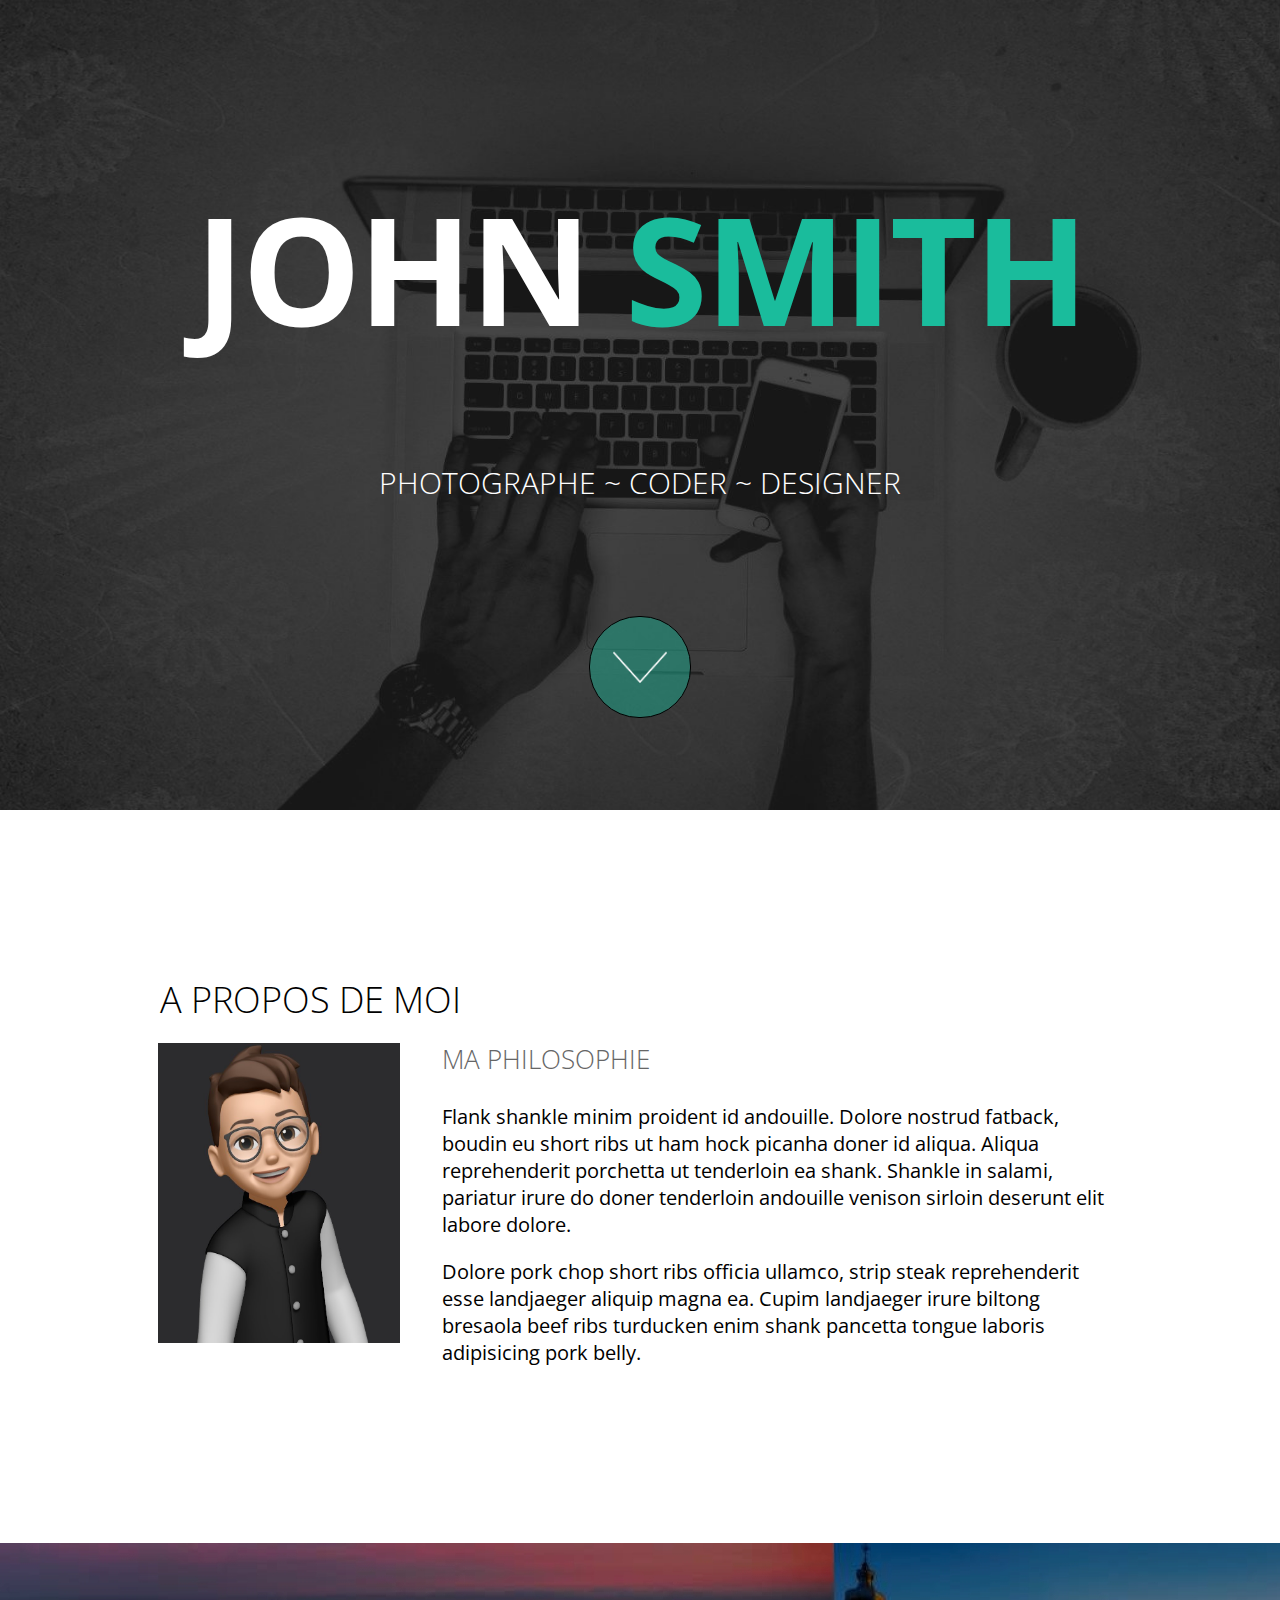
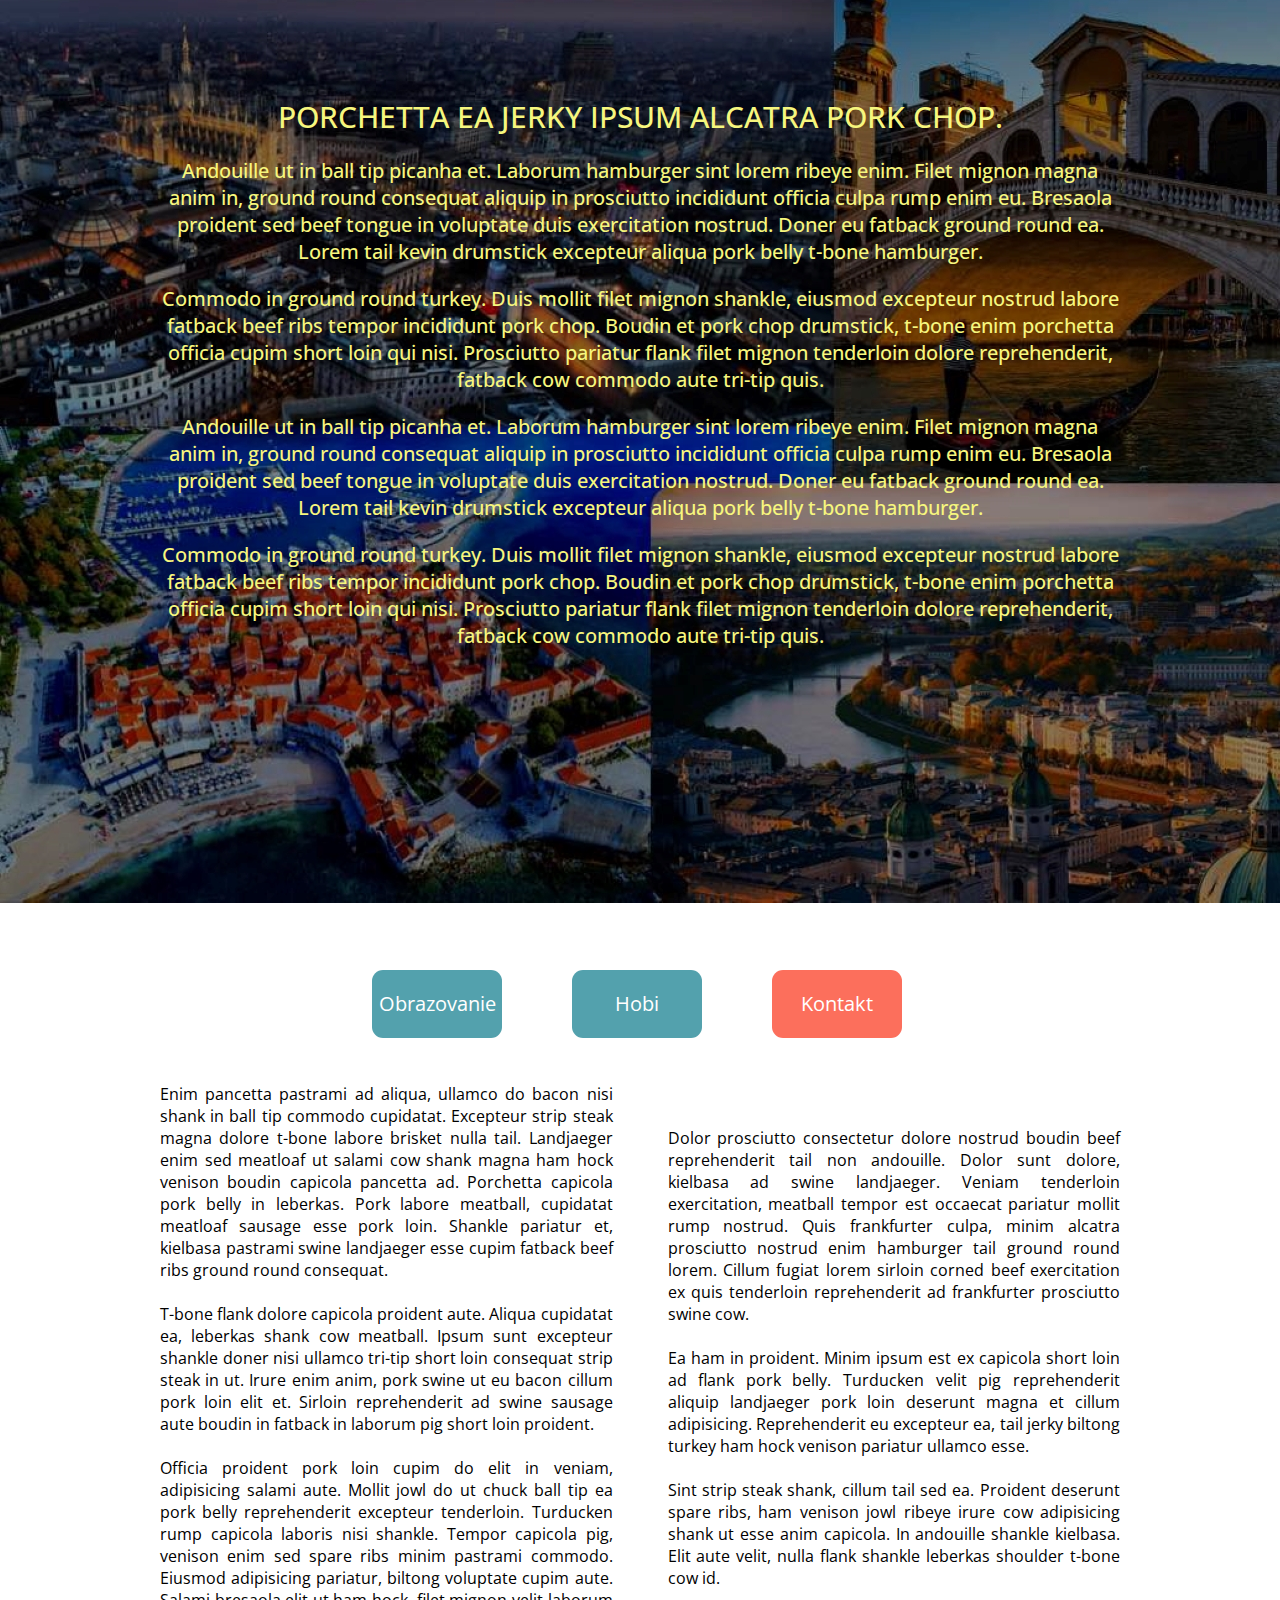
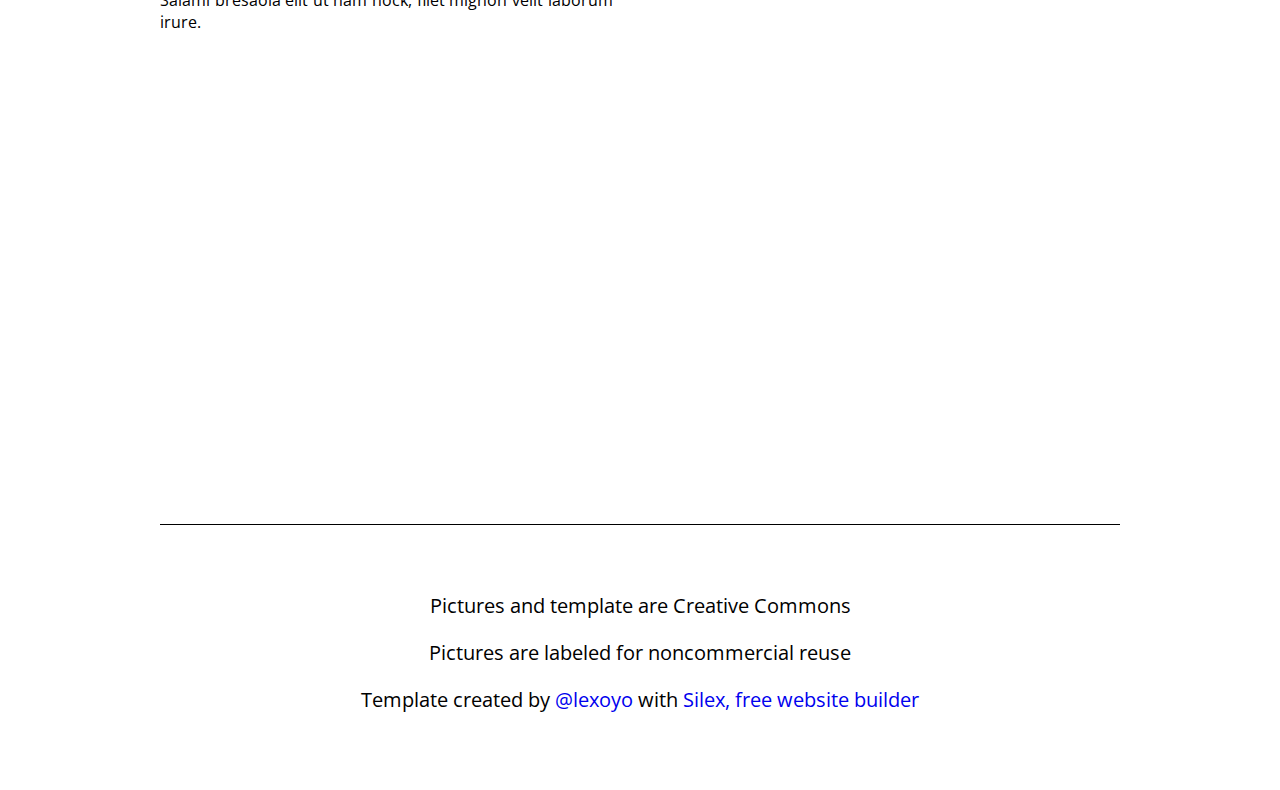
==== code.html @ 7f4739b2 "first commit" ====
<!doctype html><html lang=""><head>
    <meta charset="UTF-8">
    <!-- generator meta tag -->
    <!-- leave this for stats and Silex version check -->
    <meta name="generator" content="Silex v2.2.14">
    <!-- End of generator meta tag -->
    <link href="css/normalize.css" rel="stylesheet">
    <link href="css/front-end.css" rel="stylesheet">
    <script src="js/jquery.js"></script>
    
    
    <script src="js/front-end.js"></script>

    
    <script class="silex-script"></script>
    





















    



    
    <title> - Code</title>





















































    <meta name="viewport" content="width=device-width, initial-scale=1, maximum-scale=2.2" data-silex-viewport="">












    
    
    
    
<link href="https://fonts.googleapis.com/css?family=Open+Sans:700,300" rel="stylesheet" class="silex-custom-font"><script src="js/unslider-min.js"></script><script src="js/unslider-min.js"></script><link rel="stylesheet" href="css/unslider.css"><link rel="stylesheet" href="css/unslider.css"><script src="js/script.js"></script><link href="css/styles.css" rel="stylesheet"><style>body { opacity: 0; transition: .25s opacity ease; }</style></head>

<body class="body-initial enable-mobile all-style prevent-resizable prevent-selectable editable-style silex-runtime silex-published" data-current-page="page-code">
    <section class="container-element editable-style silex-id-1489143154958-1 section-element prevent-resizable">
        <div class="editable-style silex-element-content silex-id-1489143154957-0 container-element hero website-width">
            
            
        <div class="editable-style silex-id-1440793860642-0 text-element top-text text-style-1">
                <div class="silex-element-content normal">
                    <h1>JOHN <b>SMITH</b> </h1>
                    
                        <h2>Photographe ~ Coder ~ Designer </h2>
                    
                </div>
            </div><a class="editable-style silex-id-1440798151836-0 container-element go-down" href="#after-hero">

                <div class="editable-style silex-id-1484954814876-0 image-element"><img src="assets/scroll_arrow.png" class="" alt="scroll arrow down"></div>
            </a></div>
    </section>
    <section class="container-element editable-style silex-id-1489143327627-3 section-element prevent-resizable">
        
    <div class="editable-style silex-element-content silex-id-1489143327626-2 container-element website-width" id="after-hero">

            
            
            
        <div class="editable-style silex-id-1440798996856-3 text-element">
                <div class="silex-element-content normal">
                    <h3>A propos de moi</h3>
                </div>
            </div><div class="editable-style silex-id-1440798669277-2 image-element"><img class="" src="assets/me.jpg" alt="Portrait of me">
            </div><div class="editable-style silex-id-1440799193140-4 text-element content-black">
                <div class="silex-element-content normal">
                    <h3>Ma philosophie<br></h3>
                    <p>Flank shankle minim proident id andouille. Dolore nostrud fatback, boudin eu short ribs ut ham hock picanha doner id aliqua. Aliqua reprehenderit porchetta ut tenderloin ea shank. Shankle in salami, pariatur irure do doner tenderloin
                        andouille venison sirloin deserunt elit labore dolore.
                        <br>
                    </p>
                    <p> Dolore pork chop short ribs officia ullamco, strip steak reprehenderit esse landjaeger aliquip magna ea. Cupim landjaeger irure biltong bresaola beef ribs turducken enim shank pancetta tongue laboris adipisicing pork belly.</p>
                </div>
            </div></div></section>
    <section class="container-element editable-style silex-id-1489143411591-5 section-element prevent-resizable">
        <div class="editable-style silex-element-content website-width silex-id-1489143411591-4 container-element">
            <div class="editable-style silex-id-1440800016088-6 text-element middle-text content-white">
                <div class="silex-element-content normal">
                    <h2>Porchetta ea jerky ipsum alcatra pork chop. <br></h2>
                    <p>Andouille ut in ball tip picanha et. Laborum hamburger sint lorem ribeye enim. Filet mignon magna anim in, ground round consequat aliquip in prosciutto incididunt officia culpa rump enim eu. Bresaola proident sed beef tongue in voluptate
                        duis exercitation nostrud. Doner eu fatback ground round ea. Lorem tail kevin drumstick excepteur aliqua pork belly t-bone hamburger.</p>
                    <p></p>
                    <p>Commodo in ground round turkey. Duis mollit filet mignon shankle, eiusmod excepteur nostrud labore fatback beef ribs tempor incididunt pork chop. Boudin et pork chop drumstick, t-bone enim porchetta officia cupim short loin qui nisi.
                        Prosciutto pariatur flank filet mignon tenderloin dolore reprehenderit, fatback cow commodo aute tri-tip quis.</p>
                    <p>Andouille ut in ball tip picanha et. Laborum hamburger sint lorem ribeye enim. Filet mignon magna anim in, ground round consequat aliquip in prosciutto incididunt officia culpa rump enim eu. Bresaola proident sed beef tongue in voluptate
                        duis exercitation nostrud. Doner eu fatback ground round ea. Lorem tail kevin drumstick excepteur aliqua pork belly t-bone hamburger.
                    </p>
                    <p>Commodo in ground round turkey. Duis mollit filet mignon shankle, eiusmod excepteur nostrud labore fatback beef ribs tempor incididunt pork chop. Boudin et pork chop drumstick, t-bone enim porchetta officia cupim short loin qui nisi.
                        Prosciutto pariatur flank filet mignon tenderloin dolore reprehenderit, fatback cow commodo aute tri-tip quis.</p>
                    <p></p>
                </div>
            </div>
        </div>
    </section>




































    























































    <div class="container-element editable-style silex-id-1489143528708-7 section-element prevent-resizable">
        
    <div class="editable-style silex-element-content silex-id-1489143528708-6 container-element website-width" id="menu">
            
            
            
            

            
            
        <a class="editable-style silex-id-1440800306868-7 text-element button content-white" style="top: 67px; left: 212px; width: 130px; min-height: 68px;" href="index.html#menu">
                <div class="silex-element-content normal"><p>Obrazovanie
                </p></div>
            </a><a class="editable-style text-element button silex-id-1440800468283-8 content-white" style="top: 67px; left: 412px; width: 130px; min-height: 68px;" href="photo.html#menu">
                <div class="silex-element-content normal"><p>Hobi
                </p></div>
            </a><a class="editable-style text-element button silex-id-1440800509589-9 content-white page-link-active" style="top: 67px; left: 612px; width: 130px; min-height: 68px;" href="code.html#menu">
                <div class="silex-element-content normal"><p>Kontakt
                </p></div>
            </a><div class="editable-style text-element col silex-id-1440801309675-13 content-columns page-code paged-element paged-element-visible">
                <div class="silex-element-content normal">Enim pancetta pastrami ad aliqua, ullamco do bacon nisi shank in ball tip commodo cupidatat. Excepteur strip steak magna dolore t-bone labore brisket nulla tail. Landjaeger enim sed meatloaf ut salami cow shank magna ham hock venison boudin
                    capicola pancetta ad. Porchetta capicola pork belly in leberkas. Pork labore meatball, cupidatat meatloaf sausage esse pork loin. Shankle pariatur et, kielbasa pastrami swine landjaeger esse cupim fatback beef ribs ground round consequat.
                    <br>
                    <br>T-bone flank dolore capicola proident aute. Aliqua cupidatat ea, leberkas shank cow meatball. Ipsum sunt excepteur shankle doner nisi ullamco tri-tip short loin consequat strip steak in ut. Irure enim anim, pork swine ut eu bacon
                    cillum pork loin elit et. Sirloin reprehenderit ad swine sausage aute boudin in fatback in laborum pig short loin proident.
                    <br>
                    <br>Officia proident pork loin cupim do elit in veniam, adipisicing salami aute. Mollit jowl do ut chuck ball tip ea pork belly reprehenderit excepteur tenderloin. Turducken rump capicola laboris nisi shankle. Tempor capicola pig,
                    venison enim sed spare ribs minim pastrami commodo. Eiusmod adipisicing pariatur, biltong voluptate cupim aute. Salami bresaola elit ut ham hock, filet mignon velit laborum irure.
                    <br>
                    <br>
                    <br>
                    <br>Dolor prosciutto consectetur dolore nostrud boudin beef reprehenderit tail non andouille. Dolor sunt dolore, kielbasa ad swine landjaeger. Veniam tenderloin exercitation, meatball tempor est occaecat pariatur mollit rump nostrud.
                    Quis frankfurter culpa, minim alcatra prosciutto nostrud enim hamburger tail ground round lorem. Cillum fugiat lorem sirloin corned beef exercitation ex quis tenderloin reprehenderit ad frankfurter prosciutto swine cow.
                    <br>
                    <br>Ea ham in proident. Minim ipsum est ex capicola short loin ad flank pork belly. Turducken velit pig reprehenderit aliquip landjaeger pork loin deserunt magna et cillum adipisicing. Reprehenderit eu excepteur ea, tail jerky biltong
                    turkey ham hock venison pariatur ullamco esse.
                    <br>
                    <br>Sint strip steak shank, cillum tail sed ea. Proident deserunt spare ribs, ham venison jowl ribeye irure cow adipisicing shank ut esse anim capicola. In andouille shankle kielbasa. Elit aute velit, nulla flank shankle leberkas shoulder
                    t-bone cow id.
                    <br>
                    <br>
                    <br>
                </div>
            </div></div></div>
    <footer class="container-element editable-style silex-id-1489143627408-9 section-element prevent-resizable">
        <div class="editable-style silex-element-content website-width silex-id-1489143627407-8 container-element">
            <div class="editable-style silex-id-1440801730160-14 text-element footer">
                <div class="silex-element-content normal"><p><br></p><p>Pictures and template are Creative Commons
                        </p><p>Pictures are labeled for noncommercial reuse
                        </p><p>Template created by <a href="//lexoyo.me/">@lexoyo</a> with <a href="//www.silex.me/">Silex, free website builder</a></p>
                    
                </div>
            </div>
        </div>
    </footer>












</body></html>
---- css/front-end.css ----
/**
 * This file holds the styles of websites while editing
 */

body {
  min-height: 100vh;
  min-width: 98vw; /* remove approx size of vertical scroll bar */
}

/* prevent-auto-z-index is to let the components handle their z-index */
.section-element > .silex-element-content > *:not(.prevent-auto-z-index):not(.fixed) {
  /* put the elements of a section on top of sections bellow */
  z-index: 10;
}
/* workaround a bug of the 2.11 version (front end) */
/* sections used to hava margin-top: -1; which can not be edited in the UI */
.editable-style.section-element {
  margin-top: 0;
}
/****************************************************/
.website-width {
  width: 960px;
}
.paged-element-hidden {
  display: none !important;
}
/* resize */
.editable-style.image-element img {
  border-radius: inherit; /* this is to follow the element's radius */
	width: 100%;
	height: 100%;
}
/*
 .image-element > .silex-element-content {
	overflow: hidden;
}
*/
.html-element .silex-element-content {
  /* enable HTML content to have style="min-height: inherit;" */
  /* removed because it makes components buggy, add it to silex if you need to
  position: absolute;
  min-height: inherit;
  width: 100%; /* needed by slideshow components and probably others */
  /*
  height: 100%; /* needed by slideshow kreview and probably others */
}
/* wysihtml text editor styles */
.wysiwyg-float-left {
  float: left;
  margin: 0 8px 8px 0;
}
.wysiwyg-float-right {
  float: right;
  margin: 0 0 8px 8px;
}
/* Remove dots surrounding links in Firefox
    because of normalize.css */
a:focus{ outline: none;}

body .editable-style[data-silex-href] {
  cursor: pointer;
}
body.enable-mobile .editable-style.hide-on-desktop {
  display: none;
}
/* only outside the editor */
/* needs to be more qualified than body.enable-mobile .editable-style:not(.prevent-mobile-style) */
body.silex-runtime.body-initial .fixed {
  position: absolute;
  z-index: 20;
}
/* Mobile styles */
@media (max-width:480px) {
  /* needs to be more qualified than body.enable-mobile .editable-style:not(.prevent-mobile-style) */
  body.silex-runtime.body-initial .fixed {
    /* on mobile (chrome, this is needed to be on top of other content) */
    position: relative;
  }

  /* hide horizontal scroll bar which appears because of residual values in css
  html {
    overflow-x: hidden;
  }
  */
  body {
    position: initial; /* used to be absolute but now only in editor (editable.css), when position is absolute the body has the size of its content */
  }
  /* mobile mode */
  body.enable-mobile .editable-style:not(.prevent-mobile-style),
  body.enable-mobile .background.background-initial {
    position: static;
    top: auto;
    left: auto;
    max-width: 100%;
    min-width: auto; /* this is to remove sections min-width, since section min-width is set to the witdh of its content in Element::setStyle() */
    margin-left: auto;
    margin-right: auto;
  }
  body.enable-mobile .editable-style.section-element {
    padding: 0;
  }
  body.enable-mobile.silex-resizing .editable-style:not(.prevent-mobile-style) {
    max-width: unset; /* while dragging let the user size the elements freely */
  }
  body.enable-mobile .image-element.editable-style:not(.prevent-mobile-style) {
    position: relative;
  }
  body.enable-mobile .editable-style.section-element {
    max-width: 100%; /* section bg should be 100% width because user do not need to grab the side and resize */
    padding: 0;
    margin: 0;
  }
  body.enable-mobile .container-element:not(.paged-element-hidden) {
    display: flex;
    align-items: center;
    justify-content: space-around;
    flex-wrap: wrap;
  }
  /* but still hide paged elements or desktop only elements */
  body.enable-mobile .editable-style.hide-on-mobile {
    display: none;
  }
  body.enable-mobile .editable-style.hide-on-desktop:not(.paged-element-hidden) {
    display: initial;
  }
  body.silex-runtime.enable-mobile .background.background-initial {
    max-width: 100%;
  }
}

/* only outside the editor */
/* needs to be more qualified than body.enable-mobile .editable-style:not(.prevent-mobile-style) */
body.silex-runtime.body-initial .fixed {
  position: absolute;
  z-index: 20;
}
/* Mobile styles */
@media (max-width:480px) {
  /* needs to be more qualified than body.enable-mobile .editable-style:not(.prevent-mobile-style) */
  body.silex-runtime.body-initial .fixed {
    /* on mobile (chrome, this is needed to be on top of other content) */
    position: relative;
  }
}


/**
 * prodotype components
 */
.silex-element-content-full-height .silex-element-content {
  height: 100%;
}
silex-template,
.prodotype-preview {
  display: none;
}
.prodotype-runtime,
.prodotype-runtime-strict {
  display: none;
}
.prodotype-published {
  display: none;
}
body.silex-editor .prodotype-preview {
  display: block;
}
body.silex-runtime .prodotype-runtime,
body.silex-runtime .prodotype-runtime-strict {
  display: block;
}
body.silex-published .prodotype-published {
  display: block;
}
body.silex-publish .prodotype-runtime-strict {
  display: none;
}
.prodotype-force-size {
  position: absolute;
  width: 100%;
  height: 100%;
}
.silex-component-button button {
  width: 100%;
}
/* full-width component*/
div.editable-style.full-width-section {
  min-height: 100px;
}

div.editable-style.full-width-section>.editable-style {
  position: static;
  min-width: 100%;
}

div.editable-style.full-width-section>.editable-style.silex-element-content {
  display: none;
}
---- css/unslider.css ----
.unslider{overflow:auto;margin:0;padding:0}.unslider-wrap{position:relative}.unslider-wrap.unslider-carousel li{float:left}.unslider-vertical>ul{height:100%}.unslider-vertical li{float:none;width:100%}.unslider-fade{position:relative}.unslider-fade .unslider-wrap li{position:absolute;left:0;top:0;right:0;z-index:8}.unslider-fade .unslider-wrap li.unslider-active{z-index:10}.unslider li,.unslider ol,.unslider ul{list-style:none;margin:0;padding:0;border:none}.unslider-arrow{position:absolute;left:20px;z-index:2;cursor:pointer}.unslider-arrow.next{left:auto;right:20px}
---- css/unslider.css ----
.unslider{overflow:auto;margin:0;padding:0}.unslider-wrap{position:relative}.unslider-wrap.unslider-carousel li{float:left}.unslider-vertical>ul{height:100%}.unslider-vertical li{float:none;width:100%}.unslider-fade{position:relative}.unslider-fade .unslider-wrap li{position:absolute;left:0;top:0;right:0;z-index:8}.unslider-fade .unslider-wrap li.unslider-active{z-index:10}.unslider li,.unslider ol,.unslider ul{list-style:none;margin:0;padding:0;border:none}.unslider-arrow{position:absolute;left:20px;z-index:2;cursor:pointer}.unslider-arrow.next{left:auto;right:20px}
---- css/styles.css ----
body, html {scroll-behavior: smooth;}.hero {min-height: 90vh;}.heading1 {text-shadow: 2px -2px 5px rgba(0, 0, 0, 0.75);}.button.page-link-active {background-color: #FC6F5C;}
.body-initial {background-color: rgb(255, 255, 255); position: static;}.silex-id-1489143154958-1 {background-image: url(../assets/top-pic.jpg); background-position: center center; background-size: cover; background-repeat: no-repeat; background-color: rgba(51,51,51,1); position: static; margin-top: -1px;}.silex-id-1489143154957-0 {background-color: transparent; position: relative; margin-left: auto; margin-right: auto; display: flex; flex-direction: column; align-items: center; justify-content: space-evenly;}.silex-id-1440793860642-0 {width: 960px; top: 151px; left: 0px; background-color: transparent; border-top-left-radius: 5px; border-top-right-radius: 5px; border-bottom-right-radius: 5px; border-bottom-left-radius: 5px; border-top-width: 0px; border-right-width: 0px; border-bottom-width: 0px; border-left-width: 0px; border-top-style: solid; border-right-style: solid; border-bottom-style: solid; border-left-style: solid; min-height: 394px; position: static;}.silex-id-1440798151836-0 {width: 100px; top: 633px; left: 443px; background-color: rgba(26, 188, 156, 0.447059); border-top-left-radius: 50px; border-top-right-radius: 50px; border-bottom-right-radius: 50px; border-bottom-left-radius: 50px; border-top-width: 1px; border-right-width: 1px; border-bottom-width: 1px; border-left-width: 1px; border-top-style: solid; border-right-style: solid; border-bottom-style: solid; border-left-style: solid; border-top-color: rgb(0, 0, 0); border-right-color: rgb(0, 0, 0); border-bottom-color: rgb(0, 0, 0); border-left-color: rgb(0, 0, 0); min-height: 100px; position: static; display: flex; align-items: center; justify-content: center;}.silex-id-1484954814876-0 {width: 54px; top: 37px; left: 23px; height: 33px; position: static;}.silex-id-1489143327627-3 {background-color: transparent; position: static; margin-top: -1px;}.silex-id-1489143327626-2 {background-color: transparent; min-height: 733px; position: relative; margin-left: auto; margin-right: auto;}.silex-id-1440798996856-3 {width: 489px; top: 129px; left: 0px; min-height: 94px; position: absolute;}.silex-id-1440798669277-2 {width: 242px; top: 233px; left: -2px; height: 300px; position: absolute;}.silex-id-1440799193140-4 {width: 678px; top: 205px; left: 282px; min-height: 347px; position: absolute;}.silex-id-1489143411591-5 {background-color: rgba(51,51,51,1); background-image: url(../assets/pic2.jpg) ; position: static; margin-top: -1px;}.silex-id-1489143411591-4 {background-color: transparent; min-height: 960px; position: relative; margin-left: auto; margin-right: auto;}.silex-id-1440800016088-6 {width: 960px; top: 134px; left: 0px; min-height: 621px; position: absolute;}.silex-id-1489143528708-7 {position: static; margin-top: -1px;}.silex-id-1489143528708-6 {background-color: rgb(255, 255, 255); min-height: 1163px; position: relative; margin-left: auto; margin-right: auto;}.silex-id-1440800306868-7 {width: 130px; top: 67px; left: 212px; background-color: rgb(83, 161, 173); border-top-left-radius: 11px; border-top-right-radius: 11px; border-bottom-right-radius: 11px; border-bottom-left-radius: 11px; min-height: 40px; position: absolute;}.silex-id-1440800468283-8 {width: 130px; top: 67px; left: 412px; background-color: rgb(83, 161, 173); border-top-left-radius: 11px; border-top-right-radius: 11px; border-bottom-right-radius: 11px; border-bottom-left-radius: 11px; min-height: 40px; position: absolute;}.silex-id-1440800509589-9 {width: 130px; top: 67px; left: 612px; background-color: rgb(83, 161, 173); border-top-left-radius: 11px; border-top-right-radius: 11px; border-bottom-right-radius: 11px; border-bottom-left-radius: 11px; min-height: 40px; position: absolute;}.silex-id-1440800819834-10 {width: 960px; top: 170px; left: 0px; min-height: 960px; position: absolute;}.silex-id-1440801309675-13 {width: 960px; top: 180px; left: 0px; min-height: 960px; position: absolute;}.silex-id-1492792986749-1 {height: 979px; width: 960px; background-color: transparent; top: 162px; left: 0px; position: absolute;}.silex-id-1489143627408-9 {position: static; margin-top: -1px;}.silex-id-1489143627407-8 {background-color: rgb(255, 255, 255); min-height: 324px; position: relative; margin-left: auto; margin-right: auto;}.silex-id-1440801730160-14 {width: 960px; top: 58px; left: 0px; border-top-width: 1px; border-right-width: 0px; border-bottom-width: 0px; border-left-width: 0px; border-top-style: solid; border-right-style: solid; border-bottom-style: solid; border-left-style: solid; min-height: 218.25px; position: absolute;}@media only screen and (max-width: 480px) {.silex-id-1489143154957-0 {top: 0px; left: 12px; width: 445px;}.silex-id-1440793860642-0 {top: 75px; left: 11px; width: 423px; min-height: 558px;}.silex-id-1440798151836-0 {width: 70px; min-height: 70px;}.silex-id-1489143327627-3 {top: 1020px; left: 0px;}.silex-id-1489143327626-2 {min-height: 1014px;}.silex-id-1489143528708-7 {top: 6167px; left: 0px;}.silex-id-1489143528708-6 {min-height: 472px;}.silex-id-1440801309675-13 {top: 195px; left: 11px; width: 423px; min-height: 2525px;}}
.website-width {width: 960px;}@media (min-width: 481px) {.silex-editor {min-width: 1160px;}}
h1 {font-weight: 700; font-size: 150px; color: #FFFFFF; text-align: center; line-height: 1; letter-spacing: -3px;}h2 {font-weight: 300; font-size: 30px; color: #FFFFFF; text-align: center; text-transform: uppercase; line-height: 1;}h3 {font-weight: 300; font-size: 36px; text-transform: uppercase;}.text-element > .silex-element-content {font-family: 'Open Sans', sans-serif;}p {font-size: 20px;}a {text-decoration: none;}[data-silex-href] {text-decoration: none;}@media only screen and (max-width: 480px) {h1 {font-weight: 300; margin-left: 10px; margin-right: 10px;}h2 {margin-left: 10px; margin-right: 10px;}h3 {padding-left: 10px; padding-right: 10px;}.text-element > .silex-element-content {font-size: 150%;}p {font-size: 150%; padding-left: 10px; padding-right: 10px;}b {font-weight: 300;}}
.text-style-1 b {color: #1ABC9C;}
.content-black h3 {font-size: 26px; color: #666666;}
.content-white.text-element > .silex-element-content {color: #FFFFFF; text-align: center;}
.content-columns.text-element > .silex-element-content {text-align: justify; columns: 2; column-gap: 55px;}@media only screen and (max-width: 480px) {.content-columns.text-element > .silex-element-content {columns: 1;}}
.footer.text-element > .silex-element-content {text-align: center;}
#parent_1647532293333_255 .prodotype-preview {list-style-type: none; margin: 0; padding: 0;}#parent_1647532293333_255 .prodotype-preview .preview-text {display: flex; align-items: center; justify-content: center;}#parent_1647532293333_255 .prodotype-preview .preview-text p {z-index: 1; background-color: black; color: white;}#parent_1647532293333_255 .slide-0 .slide-image {background-image: url(../assets/top-pic.jpg);}#parent_1647532293333_255 .slide-1 .slide-image {background-image: url(../assets/pic2.jpg) ;}#parent_1647532293333_255 .unslider {position: relative;}#parent_1647532293333_255 .slide-image {width: 100%; display: flex; justify-content: center; background-repeat: no-repeat; background-size: cover; background-position: 50%; align-items: flex-end;}#parent_1647532293333_255 figcaption {padding: 50px; color: white; background-color: rgba(0,0,0,0.5); width: 100%; text-align: center;}#parent_1647532293333_255 .unslider-nav {position: absolute; bottom: 10px; left: 0; right: 0; top: auto; margin: 0;}#parent_1647532293333_255 .unslider-nav ol {text-align: center;}#parent_1647532293333_255 .unslider-nav ol li.unslider-active {background: #fff; cursor: default; opacity: 1;}#parent_1647532293333_255 .unslider-nav ol li {display: inline-block; float: none; width: 6px; height: 6px; margin: 0 4px; padding: 3px; background: transparent; border-radius: 10px; overflow: hidden; text-indent: -999em; border: 2px solid #fff; cursor: pointer; opacity: .4;}#parent_1647532293333_255 .unslider-arrow {display: block; width: 32px; height: 32px; top: 50%; right: 16px; left: auto; margin-top: -16px; overflow: hidden; background: rgba(0,0,0,.2) no-repeat 50% 50%; background-image: url([data-uri]); background-size: 7px 11px; border-radius: 32px; text-indent: -999em; opacity: .6; transition: opacity .2s;}#parent_1647532293333_255 .unslider-arrow.prev {left: 16px; right: auto; -ms-transform: rotate(-180deg); transform: rotate(-180deg);}body.silex-runtime {opacity: 1;}
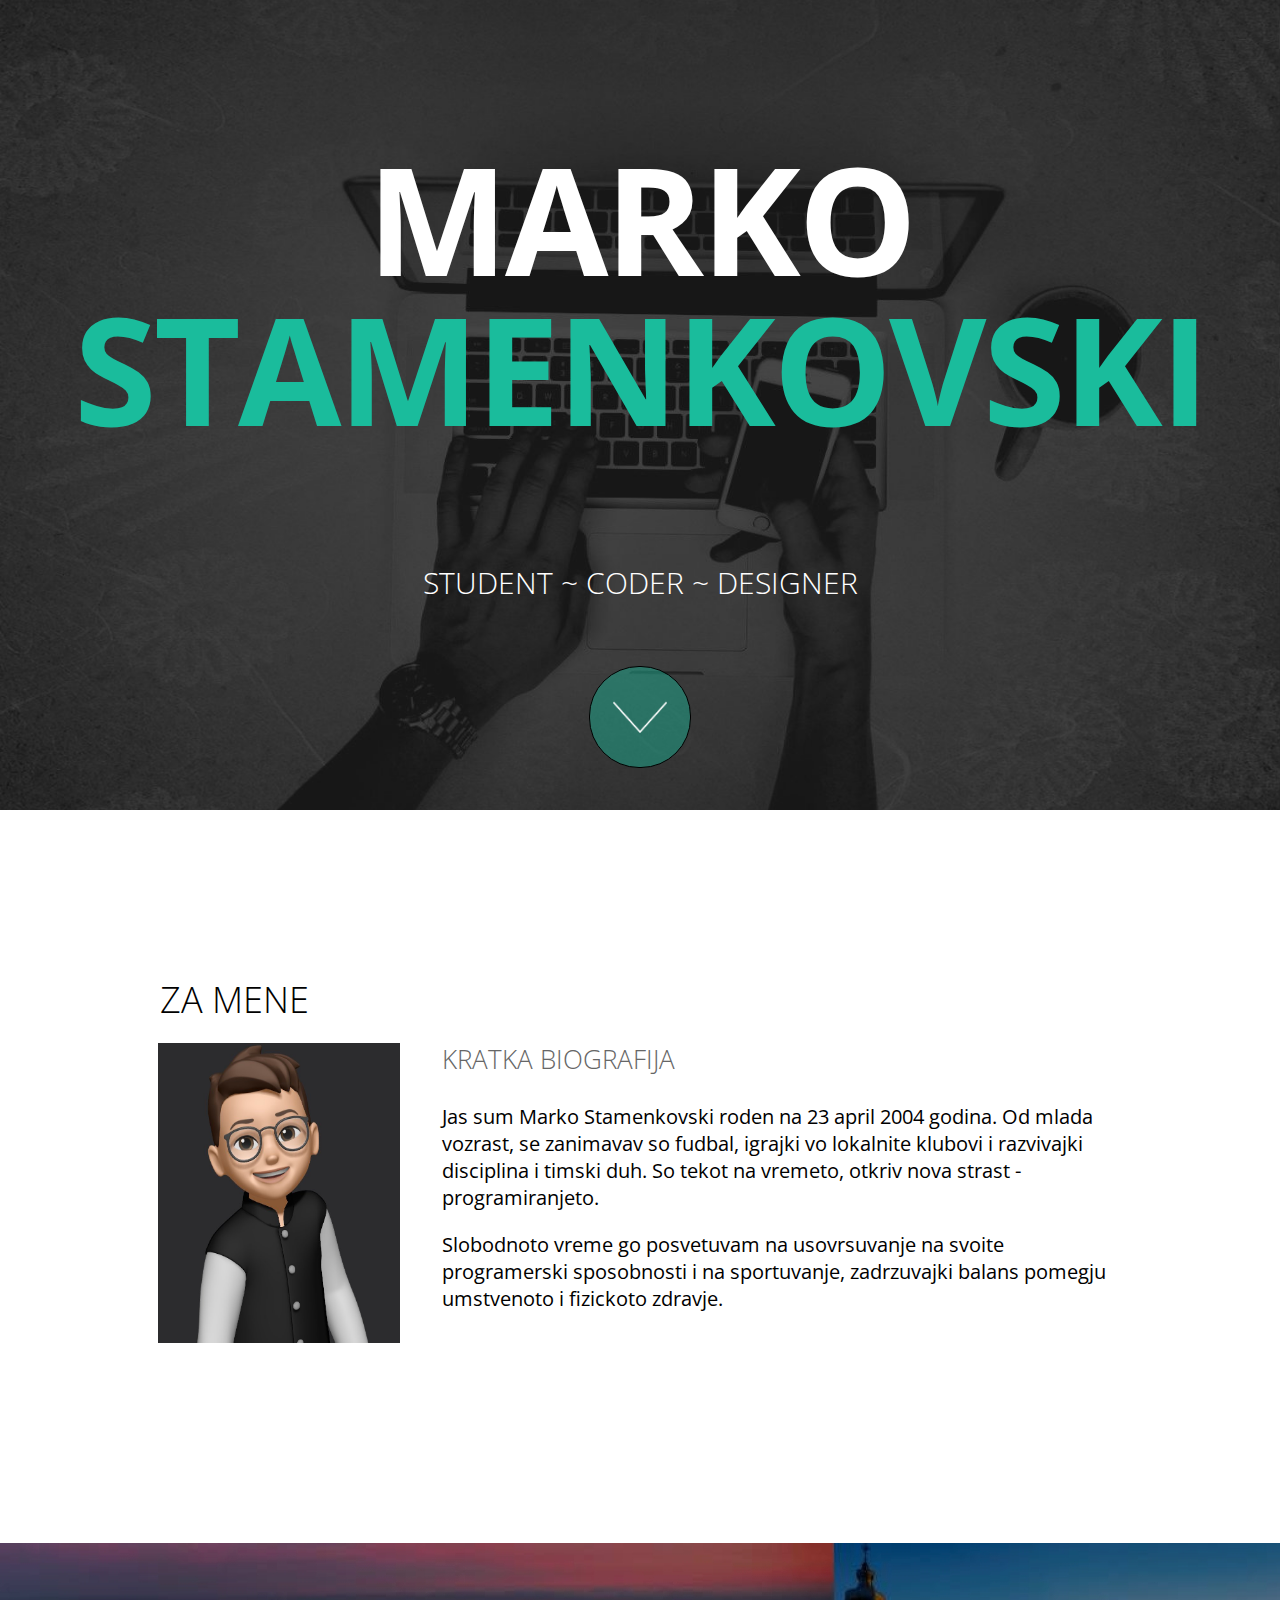
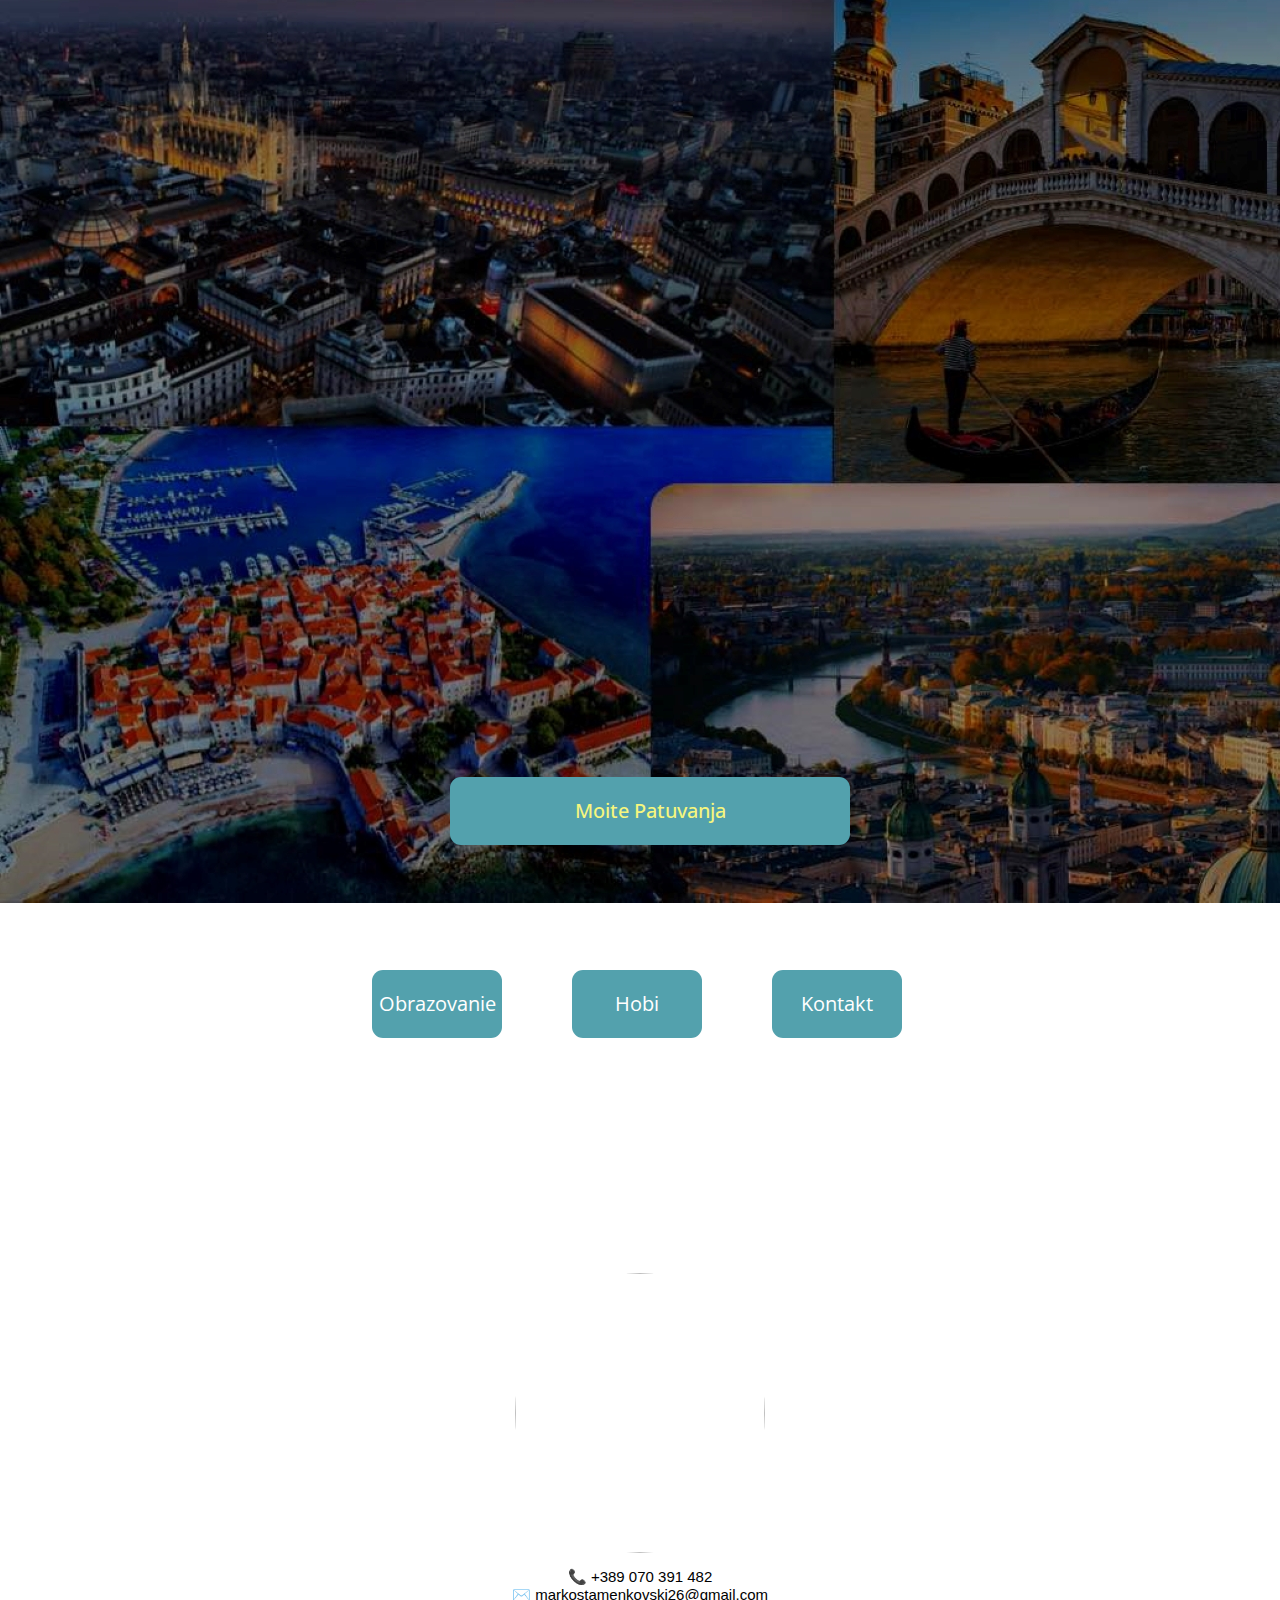
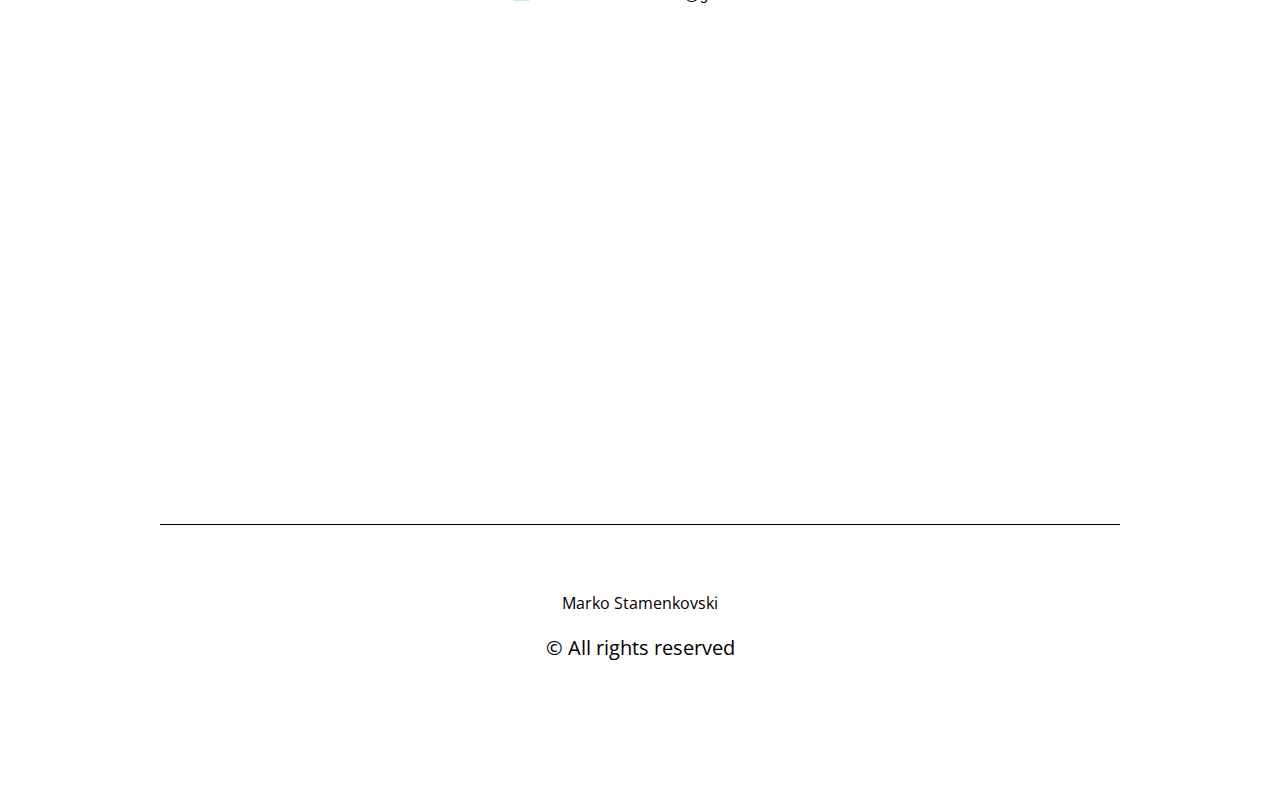
==== commit 3ae5f856: "third" ====
--- a/code.html
+++ b/code.html
@@ -7,327 +7,110 @@
     <link href="css/normalize.css" rel="stylesheet">
     <link href="css/front-end.css" rel="stylesheet">
     <script src="js/jquery.js"></script>
-    
-    
+
+
     <script src="js/front-end.js"></script>
 
-    
+
     <script class="silex-script"></script>
-    
+
+
+    <title> - Design</title>
+
+    <meta name="viewport" content="width=device-width, initial-scale=1, maximum-scale=2.2" data-silex-viewport="">
+
+    <link href="https://fonts.googleapis.com/css?family=Open+Sans:700,300" rel="stylesheet" class="silex-custom-font"><script src="js/unslider-min.js"></script><script src="js/unslider-min.js"></script><link rel="stylesheet" href="css/unslider.css"><link rel="stylesheet" href="css/unslider.css"><script src="js/script.js"></script><link href="css/styles.css" rel="stylesheet"><style>body { opacity: 0; transition: .25s opacity ease; }</style></head>
+
+<body class="body-initial enable-mobile all-style prevent-resizable prevent-selectable editable-style silex-runtime silex-published" data-current-page="page-design">
+<section class="container-element editable-style silex-id-1489143154958-1 section-element prevent-resizable">
+    <div class="editable-style silex-element-content silex-id-1489143154957-0 container-element hero website-width">
+
+
+        <div class="editable-style silex-id-1440793860642-0 text-element top-text text-style-1">
+            <div class="silex-element-content normal">
+                <h1>MARKO <b>STAMENKOVSKI</b> </h1>
+
+                <h2>Student ~ Coder ~ Designer </h2>
+
+            </div>
+        </div><a class="editable-style silex-id-1440798151836-0 container-element go-down" href="#after-hero">
+
+        <div class="editable-style silex-id-1484954814876-0 image-element"><img src="assets/scroll_arrow.png" class="" alt="scroll arrow down"></div>
+    </a></div>
+</section>
+<section class="container-element editable-style silex-id-1489143327627-3 section-element prevent-resizable">
+
+    <div class="editable-style silex-element-content silex-id-1489143327626-2 container-element website-width" id="after-hero">
 
 
 
 
+        <div class="editable-style silex-id-1440798996856-3 text-element">
+            <div class="silex-element-content normal">
+                <h3>Za Mene</h3>
+            </div>
+        </div><div class="editable-style silex-id-1440798669277-2 image-element"><img class="" src="assets/me.jpg" alt="Portrait of me">
+    </div><div class="editable-style silex-id-1440799193140-4 text-element content-black">
+        <div class="silex-element-content normal">
+            <h3>Kratka Biografija<br></h3>
+            <p>Jas sum Marko Stamenkovski roden na 23 april 2004 godina. Od mlada vozrast, se zanimavav so fudbal, igrajki vo lokalnite klubovi i razvivaјki disciplina i timski duh. So tekot na vremeto, otkriv nova strast - programiranjeto.
+                <br>
+            </p>
+            <p> Slobodnoto vreme go posvetuvam na usovrsuvanje na svoite programerski sposobnosti i na sportuvanje, zadrzuvaјki balans pomegju umstvenoto i fizickoto zdravje. </p>
+        </div>
+    </div></div></section>
+
+<section class="container-element editable-style silex-id-1489143411591-5 section-element prevent-resizable"  >
+    <div class="editable-style silex-element-content website-width silex-id-1489143411591-4 container-element" >
+        <div class="editable-style silex-id-1440800016088-6 text-element middle-text content-white" >
+            <div class="silex-element-content normal" >
+                <a class="editable-style text-element button silex-id-1440800509589-9 content-white" style="top: 700px; left: 290px; width: 400px; min-height: 68px;" href="Patuvanja.html#patuvanja">
+                    <div class="silex-element-content normal" ><p>Moite Patuvanja
+                    </p></div>
+                </a>
+            </div>
+        </div>
+    </div>
+</section>
+
+<div class="container-element editable-style silex-id-1489143528708-7 section-element prevent-resizable">
+
+    <div class="editable-style silex-element-content silex-id-1489143528708-6 container-element website-width" id="menu">
 
 
-
-
-
-
-
-
-
-
-
-
-
-
-
-
-
-    
-
-
-
-    
-    <title> - Code</title>
-
-
-
-
-
-
-
-
-
-
-
-
-
-
-
-
-
-
-
-
-
-
-
-
-
-
-
-
-
-
-
-
-
-
-
-
-
-
-
-
-
-
-
-
-
-
-
-
-
-
-
-
-
-    <meta name="viewport" content="width=device-width, initial-scale=1, maximum-scale=2.2" data-silex-viewport="">
-
-
-
-
-
-
-
-
-
-
-
-
-    
-    
-    
-    
-<link href="https://fonts.googleapis.com/css?family=Open+Sans:700,300" rel="stylesheet" class="silex-custom-font"><script src="js/unslider-min.js"></script><script src="js/unslider-min.js"></script><link rel="stylesheet" href="css/unslider.css"><link rel="stylesheet" href="css/unslider.css"><script src="js/script.js"></script><link href="css/styles.css" rel="stylesheet"><style>body { opacity: 0; transition: .25s opacity ease; }</style></head>
-
-<body class="body-initial enable-mobile all-style prevent-resizable prevent-selectable editable-style silex-runtime silex-published" data-current-page="page-code">
-    <section class="container-element editable-style silex-id-1489143154958-1 section-element prevent-resizable">
-        <div class="editable-style silex-element-content silex-id-1489143154957-0 container-element hero website-width">
-            
-            
-        <div class="editable-style silex-id-1440793860642-0 text-element top-text text-style-1">
-                <div class="silex-element-content normal">
-                    <h1>JOHN <b>SMITH</b> </h1>
-                    
-                        <h2>Photographe ~ Coder ~ Designer </h2>
-                    
+        <a class="editable-style text-element button silex-id-1440800468283-8 content-white" style="top: 67px; left: 212px; width: 130px; min-height: 68px ;" href="index.html#menu">
+            <div class="silex-element-content normal"><p>Obrazovanie
+            </p></div>
+        </a>
+        <a class="editable-style text-element button silex-id-1440800468283-8 content-white" style="top: 67px; left: 412px; width: 130px; min-height: 68px;" href="photo.html#menu">
+            <div class="silex-element-content normal"><p>Hobi
+            </p></div>
+        </a>
+        <a class="editable-style text-element button silex-id-1440800509589-9 content-white" style="top: 67px; left: 612px; width: 130px; min-height: 68px;" href="code.html#menu">
+            <div class="silex-element-content normal"><p>Kontakt
+            </p></div>
+        </a>
+        <div class="editable-style silex-id-1440800819834-10 text-element col content-columns page-design paged-element paged-element-visible" style="top: 170px; width: 960px; min-height: 960px;">
+            <div class="silex-element-content2 normal">
+                <div class="slika">
+                <img src="./../personalwebpage.com/assets/avatar.jpg" width="250" height="280">
                 </div>
-            </div><a class="editable-style silex-id-1440798151836-0 container-element go-down" href="#after-hero">
-
-                <div class="editable-style silex-id-1484954814876-0 image-element"><img src="assets/scroll_arrow.png" class="" alt="scroll arrow down"></div>
-            </a></div>
-    </section>
-    <section class="container-element editable-style silex-id-1489143327627-3 section-element prevent-resizable">
-        
-    <div class="editable-style silex-element-content silex-id-1489143327626-2 container-element website-width" id="after-hero">
-
-            
-            
-            
-        <div class="editable-style silex-id-1440798996856-3 text-element">
-                <div class="silex-element-content normal">
-                    <h3>A propos de moi</h3>
-                </div>
-            </div><div class="editable-style silex-id-1440798669277-2 image-element"><img class="" src="assets/me.jpg" alt="Portrait of me">
-            </div><div class="editable-style silex-id-1440799193140-4 text-element content-black">
-                <div class="silex-element-content normal">
-                    <h3>Ma philosophie<br></h3>
-                    <p>Flank shankle minim proident id andouille. Dolore nostrud fatback, boudin eu short ribs ut ham hock picanha doner id aliqua. Aliqua reprehenderit porchetta ut tenderloin ea shank. Shankle in salami, pariatur irure do doner tenderloin
-                        andouille venison sirloin deserunt elit labore dolore.
-                        <br>
-                    </p>
-                    <p> Dolore pork chop short ribs officia ullamco, strip steak reprehenderit esse landjaeger aliquip magna ea. Cupim landjaeger irure biltong bresaola beef ribs turducken enim shank pancetta tongue laboris adipisicing pork belly.</p>
-                </div>
-            </div></div></section>
-    <section class="container-element editable-style silex-id-1489143411591-5 section-element prevent-resizable">
-        <div class="editable-style silex-element-content website-width silex-id-1489143411591-4 container-element">
-            <div class="editable-style silex-id-1440800016088-6 text-element middle-text content-white">
-                <div class="silex-element-content normal">
-                    <h2>Porchetta ea jerky ipsum alcatra pork chop. <br></h2>
-                    <p>Andouille ut in ball tip picanha et. Laborum hamburger sint lorem ribeye enim. Filet mignon magna anim in, ground round consequat aliquip in prosciutto incididunt officia culpa rump enim eu. Bresaola proident sed beef tongue in voluptate
-                        duis exercitation nostrud. Doner eu fatback ground round ea. Lorem tail kevin drumstick excepteur aliqua pork belly t-bone hamburger.</p>
-                    <p></p>
-                    <p>Commodo in ground round turkey. Duis mollit filet mignon shankle, eiusmod excepteur nostrud labore fatback beef ribs tempor incididunt pork chop. Boudin et pork chop drumstick, t-bone enim porchetta officia cupim short loin qui nisi.
-                        Prosciutto pariatur flank filet mignon tenderloin dolore reprehenderit, fatback cow commodo aute tri-tip quis.</p>
-                    <p>Andouille ut in ball tip picanha et. Laborum hamburger sint lorem ribeye enim. Filet mignon magna anim in, ground round consequat aliquip in prosciutto incididunt officia culpa rump enim eu. Bresaola proident sed beef tongue in voluptate
-                        duis exercitation nostrud. Doner eu fatback ground round ea. Lorem tail kevin drumstick excepteur aliqua pork belly t-bone hamburger.
-                    </p>
-                    <p>Commodo in ground round turkey. Duis mollit filet mignon shankle, eiusmod excepteur nostrud labore fatback beef ribs tempor incididunt pork chop. Boudin et pork chop drumstick, t-bone enim porchetta officia cupim short loin qui nisi.
-                        Prosciutto pariatur flank filet mignon tenderloin dolore reprehenderit, fatback cow commodo aute tri-tip quis.</p>
-                    <p></p>
+                <div class="info">
+                <p id="para">📞 +389 070 391 482 <br>✉️ markostamenkovski26@gmail.com</p>
                 </div>
             </div>
-        </div>
-    </section>
+        </div></div></div>
+<footer class="container-element editable-style silex-id-1489143627408-9 section-element prevent-resizable">
+    <div class="editable-style silex-element-content website-width silex-id-1489143627407-8 container-element">
+        <div class="editable-style silex-id-1440801730160-14 text-element footer">
+            <div class="silex-element-content normal"><p><br></p><p>
+            </p>Marko Stamenkovski<p>
+                <p>&copy; All rights reserved</p>
 
-
-
-
-
-
-
-
-
-
-
-
-
-
-
-
-
-
-
-
-
-
-
-
-
-
-
-
-
-
-
-
-
-
-
-
-    
-
-
-
-
-
-
-
-
-
-
-
-
-
-
-
-
-
-
-
-
-
-
-
-
-
-
-
-
-
-
-
-
-
-
-
-
-
-
-
-
-
-
-
-
-
-
-
-
-
-
-
-
-
-
-
-    <div class="container-element editable-style silex-id-1489143528708-7 section-element prevent-resizable">
-        
-    <div class="editable-style silex-element-content silex-id-1489143528708-6 container-element website-width" id="menu">
-            
-            
-            
-            
-
-            
-            
-        <a class="editable-style silex-id-1440800306868-7 text-element button content-white" style="top: 67px; left: 212px; width: 130px; min-height: 68px;" href="index.html#menu">
-                <div class="silex-element-content normal"><p>Obrazovanie
-                </p></div>
-            </a><a class="editable-style text-element button silex-id-1440800468283-8 content-white" style="top: 67px; left: 412px; width: 130px; min-height: 68px;" href="photo.html#menu">
-                <div class="silex-element-content normal"><p>Hobi
-                </p></div>
-            </a><a class="editable-style text-element button silex-id-1440800509589-9 content-white page-link-active" style="top: 67px; left: 612px; width: 130px; min-height: 68px;" href="code.html#menu">
-                <div class="silex-element-content normal"><p>Kontakt
-                </p></div>
-            </a><div class="editable-style text-element col silex-id-1440801309675-13 content-columns page-code paged-element paged-element-visible">
-                <div class="silex-element-content normal">Enim pancetta pastrami ad aliqua, ullamco do bacon nisi shank in ball tip commodo cupidatat. Excepteur strip steak magna dolore t-bone labore brisket nulla tail. Landjaeger enim sed meatloaf ut salami cow shank magna ham hock venison boudin
-                    capicola pancetta ad. Porchetta capicola pork belly in leberkas. Pork labore meatball, cupidatat meatloaf sausage esse pork loin. Shankle pariatur et, kielbasa pastrami swine landjaeger esse cupim fatback beef ribs ground round consequat.
-                    <br>
-                    <br>T-bone flank dolore capicola proident aute. Aliqua cupidatat ea, leberkas shank cow meatball. Ipsum sunt excepteur shankle doner nisi ullamco tri-tip short loin consequat strip steak in ut. Irure enim anim, pork swine ut eu bacon
-                    cillum pork loin elit et. Sirloin reprehenderit ad swine sausage aute boudin in fatback in laborum pig short loin proident.
-                    <br>
-                    <br>Officia proident pork loin cupim do elit in veniam, adipisicing salami aute. Mollit jowl do ut chuck ball tip ea pork belly reprehenderit excepteur tenderloin. Turducken rump capicola laboris nisi shankle. Tempor capicola pig,
-                    venison enim sed spare ribs minim pastrami commodo. Eiusmod adipisicing pariatur, biltong voluptate cupim aute. Salami bresaola elit ut ham hock, filet mignon velit laborum irure.
-                    <br>
-                    <br>
-                    <br>
-                    <br>Dolor prosciutto consectetur dolore nostrud boudin beef reprehenderit tail non andouille. Dolor sunt dolore, kielbasa ad swine landjaeger. Veniam tenderloin exercitation, meatball tempor est occaecat pariatur mollit rump nostrud.
-                    Quis frankfurter culpa, minim alcatra prosciutto nostrud enim hamburger tail ground round lorem. Cillum fugiat lorem sirloin corned beef exercitation ex quis tenderloin reprehenderit ad frankfurter prosciutto swine cow.
-                    <br>
-                    <br>Ea ham in proident. Minim ipsum est ex capicola short loin ad flank pork belly. Turducken velit pig reprehenderit aliquip landjaeger pork loin deserunt magna et cillum adipisicing. Reprehenderit eu excepteur ea, tail jerky biltong
-                    turkey ham hock venison pariatur ullamco esse.
-                    <br>
-                    <br>Sint strip steak shank, cillum tail sed ea. Proident deserunt spare ribs, ham venison jowl ribeye irure cow adipisicing shank ut esse anim capicola. In andouille shankle kielbasa. Elit aute velit, nulla flank shankle leberkas shoulder
-                    t-bone cow id.
-                    <br>
-                    <br>
-                    <br>
-                </div>
-            </div></div></div>
-    <footer class="container-element editable-style silex-id-1489143627408-9 section-element prevent-resizable">
-        <div class="editable-style silex-element-content website-width silex-id-1489143627407-8 container-element">
-            <div class="editable-style silex-id-1440801730160-14 text-element footer">
-                <div class="silex-element-content normal"><p><br></p><p>Pictures and template are Creative Commons
-                        </p><p>Pictures are labeled for noncommercial reuse
-                        </p><p>Template created by <a href="//lexoyo.me/">@lexoyo</a> with <a href="//www.silex.me/">Silex, free website builder</a></p>
-                    
-                </div>
             </div>
         </div>
-    </footer>
-
-
-
-
-
-
-
-
-
+    </div>
+</footer>
 
 
 
--- a/css/styles.css
+++ b/css/styles.css
@@ -6,6 +6,6 @@
 .text-style-1 b {color: #1ABC9C;}
 .content-black h3 {font-size: 26px; color: #666666;}
 .content-white.text-element > .silex-element-content {color: #FFFFFF; text-align: center;}
-.content-columns.text-element > .silex-element-content {text-align: justify; columns: 2; column-gap: 55px;}@media only screen and (max-width: 480px) {.content-columns.text-element > .silex-element-content {columns: 1;}}
+.content-columns.text-element > .silex-element-content {text-align: justify; columns: 2; column-gap: 45px; padding-left: 5px;padding-right: 5px}.content-columns.text-element > .silex-element-content1{columns: 1;padding-right: 100px;padding-left: 100px; color: #666666}.content-columns.text-element > .silex-element-content2{columns: 1; img{border-radius: 50%;}.slika{margin-top:200px; display: flex;justify-content: center}.info{display: flex;justify-content: center;#para{font-size: 15px;text-align: center;}}}@media only screen and (max-width: 480px) {.content-columns.text-element > .silex-element-content {columns: 1;}}
 .footer.text-element > .silex-element-content {text-align: center;}
 #parent_1647532293333_255 .prodotype-preview {list-style-type: none; margin: 0; padding: 0;}#parent_1647532293333_255 .prodotype-preview .preview-text {display: flex; align-items: center; justify-content: center;}#parent_1647532293333_255 .prodotype-preview .preview-text p {z-index: 1; background-color: black; color: white;}#parent_1647532293333_255 .slide-0 .slide-image {background-image: url(../assets/top-pic.jpg);}#parent_1647532293333_255 .slide-1 .slide-image {background-image: url(../assets/pic2.jpg) ;}#parent_1647532293333_255 .unslider {position: relative;}#parent_1647532293333_255 .slide-image {width: 100%; display: flex; justify-content: center; background-repeat: no-repeat; background-size: cover; background-position: 50%; align-items: flex-end;}#parent_1647532293333_255 figcaption {padding: 50px; color: white; background-color: rgba(0,0,0,0.5); width: 100%; text-align: center;}#parent_1647532293333_255 .unslider-nav {position: absolute; bottom: 10px; left: 0; right: 0; top: auto; margin: 0;}#parent_1647532293333_255 .unslider-nav ol {text-align: center;}#parent_1647532293333_255 .unslider-nav ol li.unslider-active {background: #fff; cursor: default; opacity: 1;}#parent_1647532293333_255 .unslider-nav ol li {display: inline-block; float: none; width: 6px; height: 6px; margin: 0 4px; padding: 3px; background: transparent; border-radius: 10px; overflow: hidden; text-indent: -999em; border: 2px solid #fff; cursor: pointer; opacity: .4;}#parent_1647532293333_255 .unslider-arrow {display: block; width: 32px; height: 32px; top: 50%; right: 16px; left: auto; margin-top: -16px; overflow: hidden; background: rgba(0,0,0,.2) no-repeat 50% 50%; background-image: url([data-uri]); background-size: 7px 11px; border-radius: 32px; text-indent: -999em; opacity: .6; transition: opacity .2s;}#parent_1647532293333_255 .unslider-arrow.prev {left: 16px; right: auto; -ms-transform: rotate(-180deg); transform: rotate(-180deg);}body.silex-runtime {opacity: 1;}
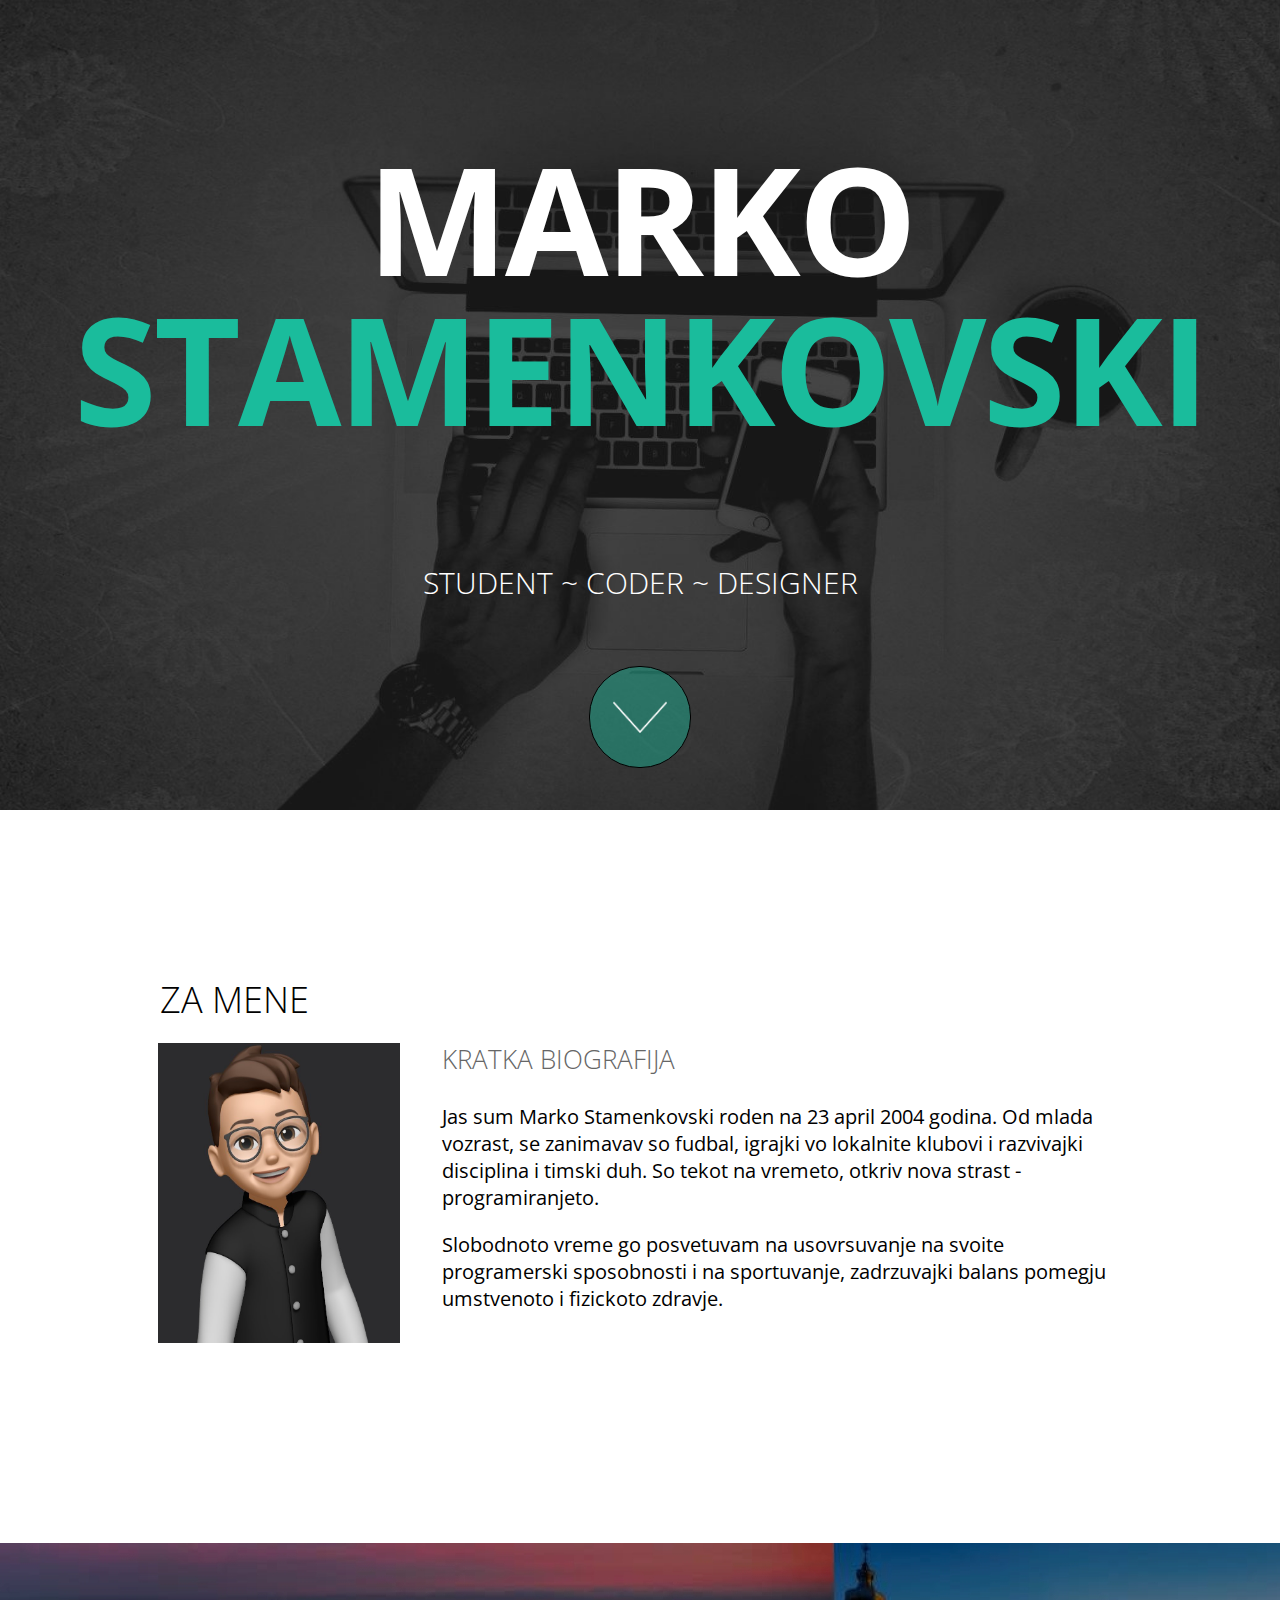
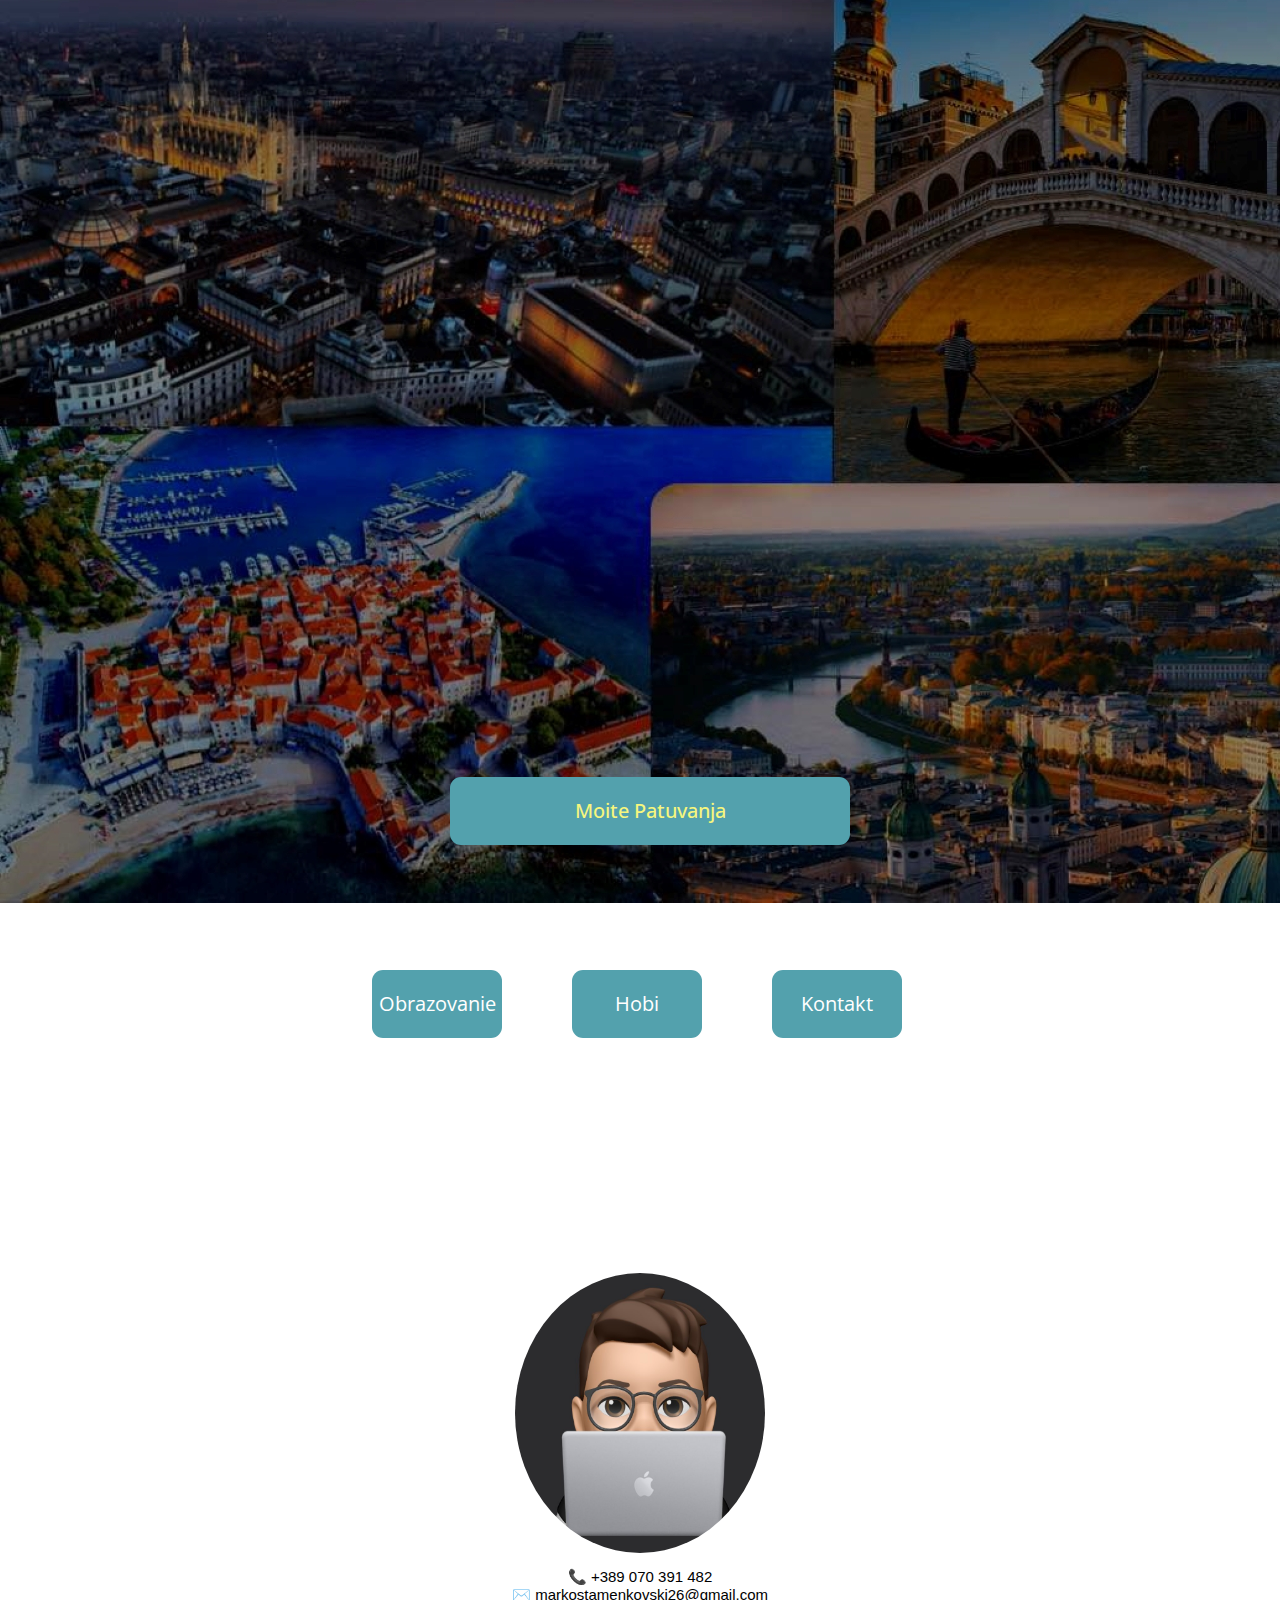
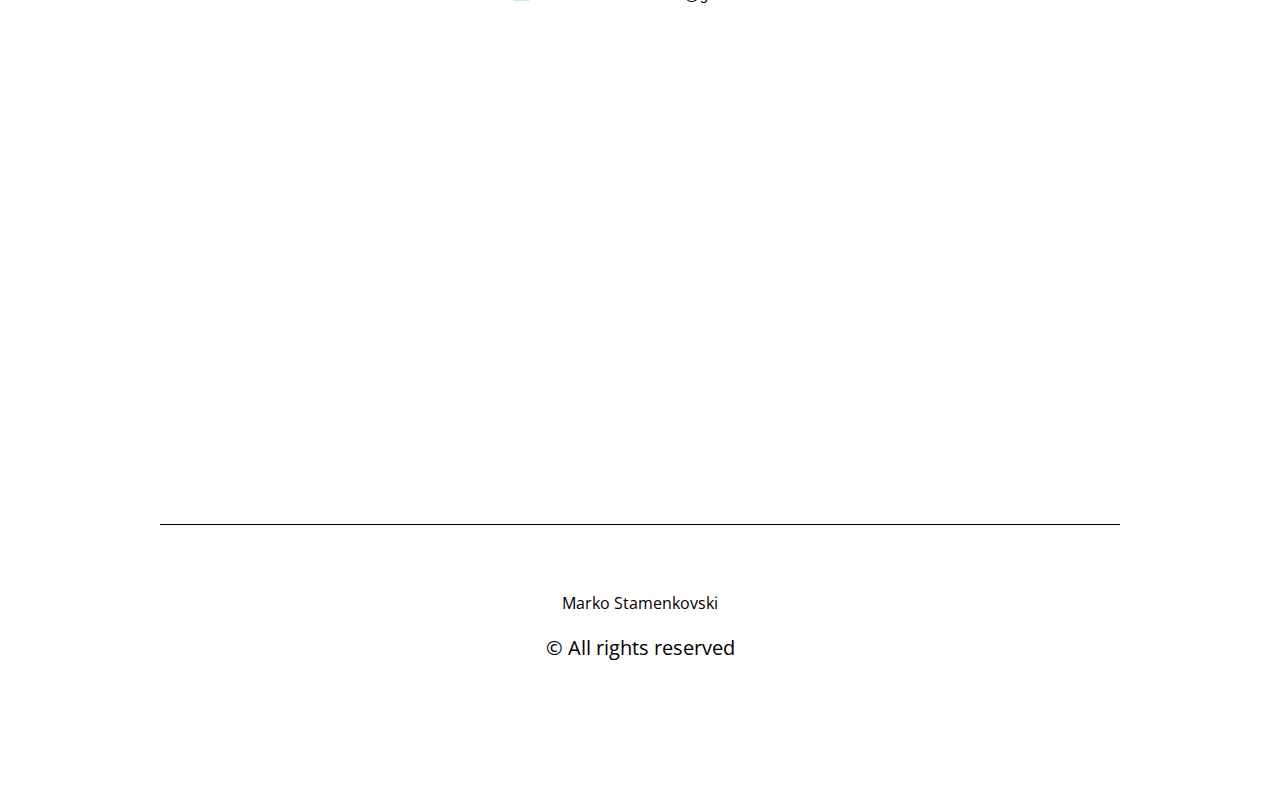
==== commit f4cf2168: "Update code.html" ====
--- a/code.html
+++ b/code.html
@@ -93,7 +93,7 @@
         <div class="editable-style silex-id-1440800819834-10 text-element col content-columns page-design paged-element paged-element-visible" style="top: 170px; width: 960px; min-height: 960px;">
             <div class="silex-element-content2 normal">
                 <div class="slika">
-                <img src="./../personalwebpage.com/assets/avatar.jpg" width="250" height="280">
+                <img src="assets/avatar.jpg" width="250" height="280">
                 </div>
                 <div class="info">
                 <p id="para">📞 +389 070 391 482 <br>✉️ markostamenkovski26@gmail.com</p>
